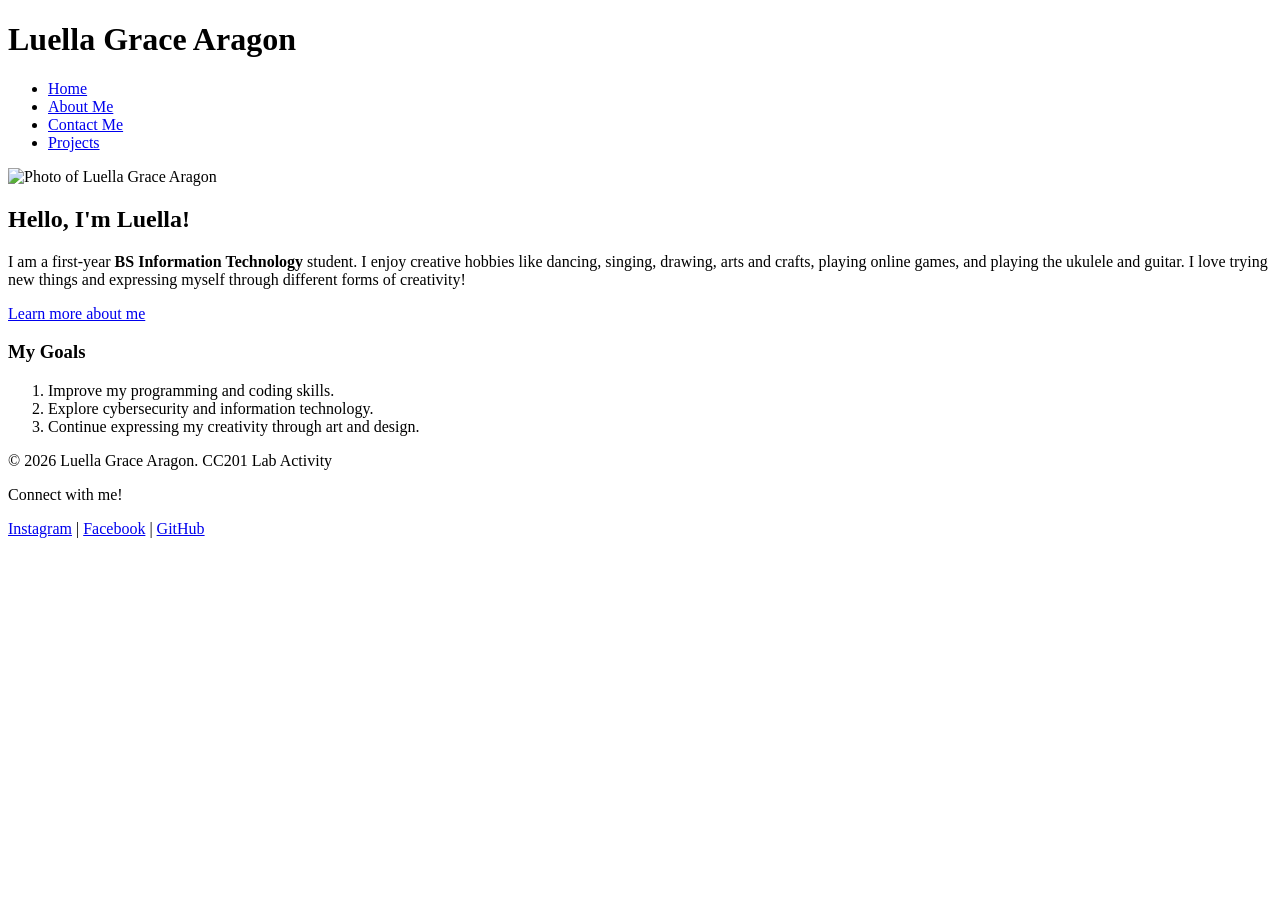
==== index.html @ a01e7d3b "Add files via upload" ====
<!DOCTYPE html>
<html lang="en">
<head>
    <meta charset="UTF-8"
    <meta name="viewport" content="width=device-width, initial-scale=0.1">
    <title>Luella Grace Aragon | Home</title>
    <link rel="stylesheet" href="css/styles.css">
    <link href="https://fonts.googleapis.com/css2?family=Montserrat:wght@400;500;600;700&display=swap" rel="stylesheet">
</head>
<body>
    <header>
        <h1>Luella Grace Aragon</h1>
        <nav>
        <ul>
            <li><a href="index.html">Home</a></li>
            <li><a href="about.html">About Me</a></li>
            <li><a href="contact.html">Contact Me</a></li>
            <li><a href="projects.html">Projects</a></li>
        </ul>
        </nav>
    </header>
    <main>
        <section class="intro">
        <img src="images/profile.jpg" alt="Photo of Luella Grace Aragon">
        <div>
            <h2>Hello, I'm Luella!</h2>
            <p class="student-intro">I am a first-year <strong>BS Information Technology</strong>
                student. I enjoy creative hobbies like dancing, singing, drawing,
                arts and crafts, playing online games, and playing the ukulele and guitar. I love trying new 
                things and expressing myself through different forms of creativity!</p>
                <a href="about.html" class="button">Learn more about me</a>
         </div>
        </section>
    <section>
        <h3>My Goals</h3>
        <ol>
            <li>Improve my programming and coding skills.</li>
            <li>Explore cybersecurity and information technology.</li>
            <li>Continue expressing my creativity through art and design.</li>
        </ol>
    </section>
    </main>
    <footer>
        <p>&copy; 2026 Luella Grace Aragon. CC201 Lab Activity</p>
        <p>Connect with me!</p>
            <a href="https://www.instagram.com/" target="_blank" rel="noopener noreferrer">Instagram</a> |
            <a href="https://www.facebook.com/" target="_blank" rel="noopener noreferrer">Facebook</a> |
            <a href="https://github.com/" target="_blank" rel="noopener noreferrer">GitHub</a>
    </footer>
</body>
</html>
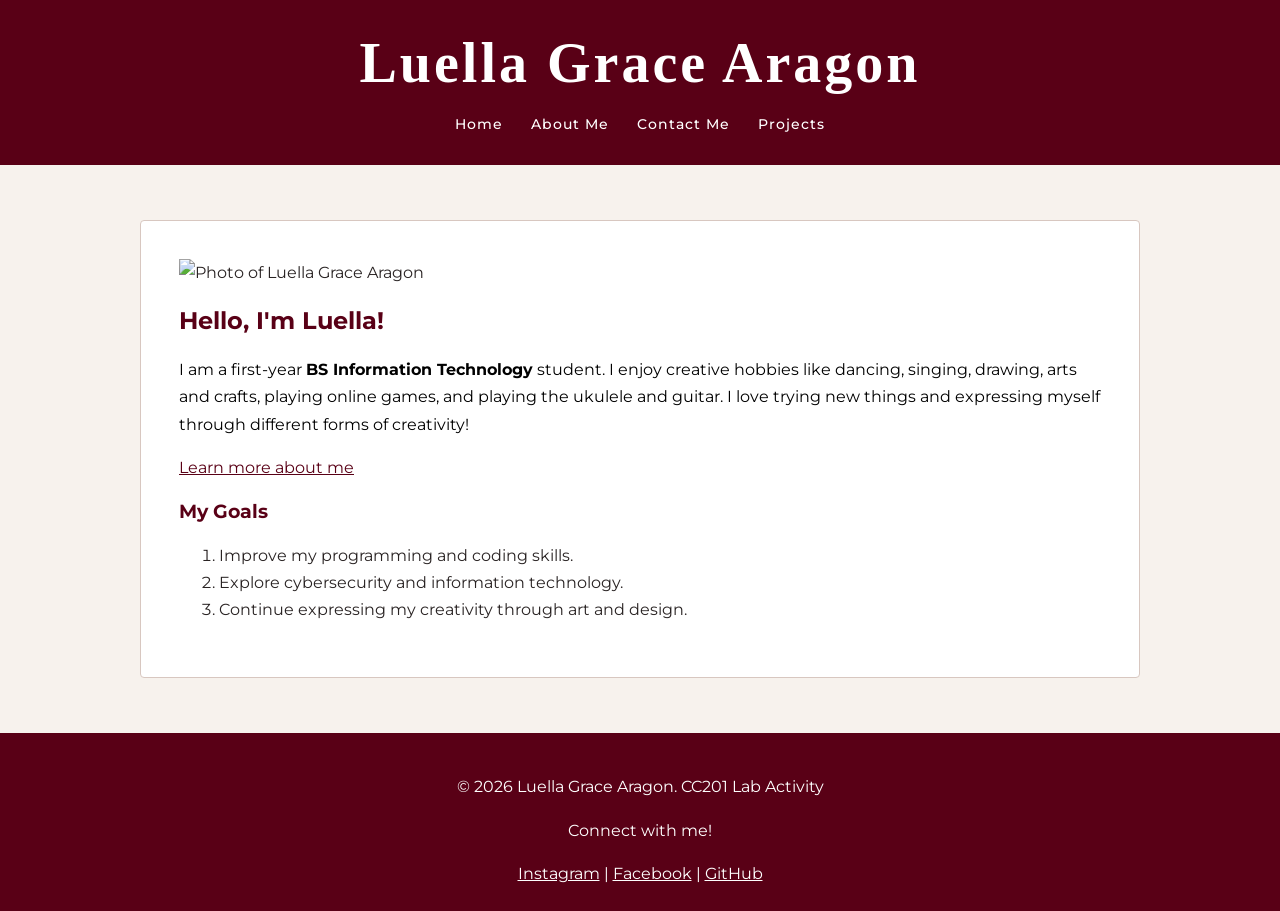
==== commit 52357906: "Update index.html" ====
--- a/index.html
+++ b/index.html
@@ -4,7 +4,7 @@
     <meta charset="UTF-8"
     <meta name="viewport" content="width=device-width, initial-scale=0.1">
     <title>Luella Grace Aragon | Home</title>
-    <link rel="stylesheet" href="css/styles.css">
+    <link rel="stylesheet" href="styles.css">
     <link href="https://fonts.googleapis.com/css2?family=Montserrat:wght@400;500;600;700&display=swap" rel="stylesheet">
 </head>
 <body>
@@ -48,4 +48,4 @@
             <a href="https://github.com/" target="_blank" rel="noopener noreferrer">GitHub</a>
     </footer>
 </body>
-</html>+</html>
--- a/styles.css
+++ b/styles.css
@@ -0,0 +1,228 @@
+
+/* ===== Color palette ===== */
+:root {
+    --burgundy: #590016;
+    --ivory: #F7F2ED;
+    --taupe: #D8C7C0;
+    --charcoal: #292323;
+    --white: #FFFFFF;
+}
+
+/* ===== Whole page ===== */
+* {
+    box-sizing: border-box;
+}
+
+html {
+    scroll-behavior: smooth;
+}
+
+body {
+    margin: 0;
+    font-family: 'Montserrat', sans-serif;
+    background-color: var(--ivory);
+    color: var(--charcoal);
+    line-height: 1.7;
+}
+
+/* ===== Header and navigation ===== */
+header {
+    background-color: var(--burgundy);
+    color: var(--white);
+    padding: 28px 8%;
+}
+
+nav {
+    margin-top: 12px;
+}
+
+nav ul {
+    list-style: none;
+    margin: 0;
+    padding: 0;
+
+    display: flex;
+    justify-content: center;
+    align-items: center;
+    gap: 28px;
+    flex-wrap: wrap;
+}
+
+nav li {
+    list-style: none;
+}
+
+nav a {
+    color: var(--white);
+    text-decoration: none;
+    font-family: 'Montserrat', sans-serif;
+    font-size: 0.85rem;
+    font-weight: 500;
+    letter-spacing: 1px;
+    transition: opacity 0.3s ease;
+}
+
+nav a:hover {
+    opacity: 0.7;
+}
+
+/* ===== Name in header ===== */
+header h1 {
+    font-family: 'Playfair Display SC', serif;
+    color: var(--white);
+    text-align: center;
+    font-size: clamp(2rem, 5vw, 3.5rem);
+    letter-spacing: 3px;
+    margin: 0;
+}
+
+/* ===== Main content ===== */
+main {
+    max-width: 1000px;
+    width: 88%;
+    margin: 55px auto;
+    padding: 38px;
+    background-color: var(--white);
+    border: 1px solid var(--taupe);
+    border-radius: 4px;
+}
+
+/* ===== Headings ===== */
+h1, h2, h3 {
+    color: var(--burgundy);
+    font-family: 'Montserrat', sans-serif;
+    line-height: 1.25;
+}
+
+h1 {
+    font-size: clamp(2rem, 5vw, 3.5rem);
+}
+
+/* ===== Links and buttons ===== */
+a {
+    color: var(--burgundy);
+}
+
+button {
+    background-color: var(--burgundy);
+    color: var(--white);
+    border: 1px solid var(--burgundy);
+    padding: 12px 22px;
+    font-size: 1rem;
+    font-family: 'Montserrat', sans-serif;
+    cursor: pointer;
+    transition: background-color 0.3s ease;
+}
+
+button:hover {
+    background-color: #780021;
+}
+
+/* ===== Forms ===== */
+input, textarea {
+    width: 100%;
+    padding: 12px;
+    margin: 6px 0 18px;
+    border: 1px solid var(--taupe);
+    border-radius: 3px;
+    font-family: 'Montserrat', sans-serif;
+}
+
+input:focus, textarea:focus {
+    outline: 2px solid var(--burgundy);
+    outline-offset: 2px;
+}
+
+/* ===== Images ===== */
+img {
+    max-width: 100%;
+    height: auto;
+}
+
+/* ===== Footer ===== */
+footer {
+    background-color: var(--burgundy);
+    color: var(--white);
+    text-align: center;
+    padding: 24px;
+}
+
+footer a {
+    color: var(--white);
+}
+
+/* ===== Responsive layout ===== */
+@media (max-width: 600px) {
+    header {
+        padding: 24px 5%;
+    }
+
+    nav {
+        gap: 16px;
+    }
+
+    main {
+        width: 92%;
+        margin: 28px auto;
+        padding: 22px;
+    }
+}
+
+/* ===== Skills table ===== */
+table {
+    width: 100%;
+    border-collapse: collapse;
+    margin: 24px 0;
+    background-color: var(--white);
+    color: var(--charcoal);
+}
+
+th, td {
+    border: 1px solid var(--taupe);
+    padding: 14px 18px;
+    text-align: left;
+}
+
+th {
+    background-color: var(--burgundy);
+    color: var(--white);
+    font-family: 'Montserrat', sans-serif;
+    font-weight: bold;
+}
+
+tbody tr:nth-child(even) {
+    background-color: var(--ivory);
+}
+
+tbody tr:hover {
+    background-color: #F0E3E5;
+}
+
+.dance-caption {
+    color: #590016;
+    font-family: 'Times New Roman', serif;
+    font-style: italic;
+}
+
+/* ===== Dancing picture caption ===== */
+.dance-caption {
+    color: #590016;
+    font-family: 'Times New Roman', serif;
+    font-style: italic;
+    text-align: center;
+}
+
+/* ===== Homepage student introduction ===== */
+.student-intro {
+    font-family: 'Montserrat', sans-serif;
+    color: #000000;
+}
+
+.photo {
+    transition: transform 0.3s ease, opacity 0.3s ease;
+}
+
+.photo:hover {
+    opacity: 0.8;
+    transform: scale(1.05);
+}
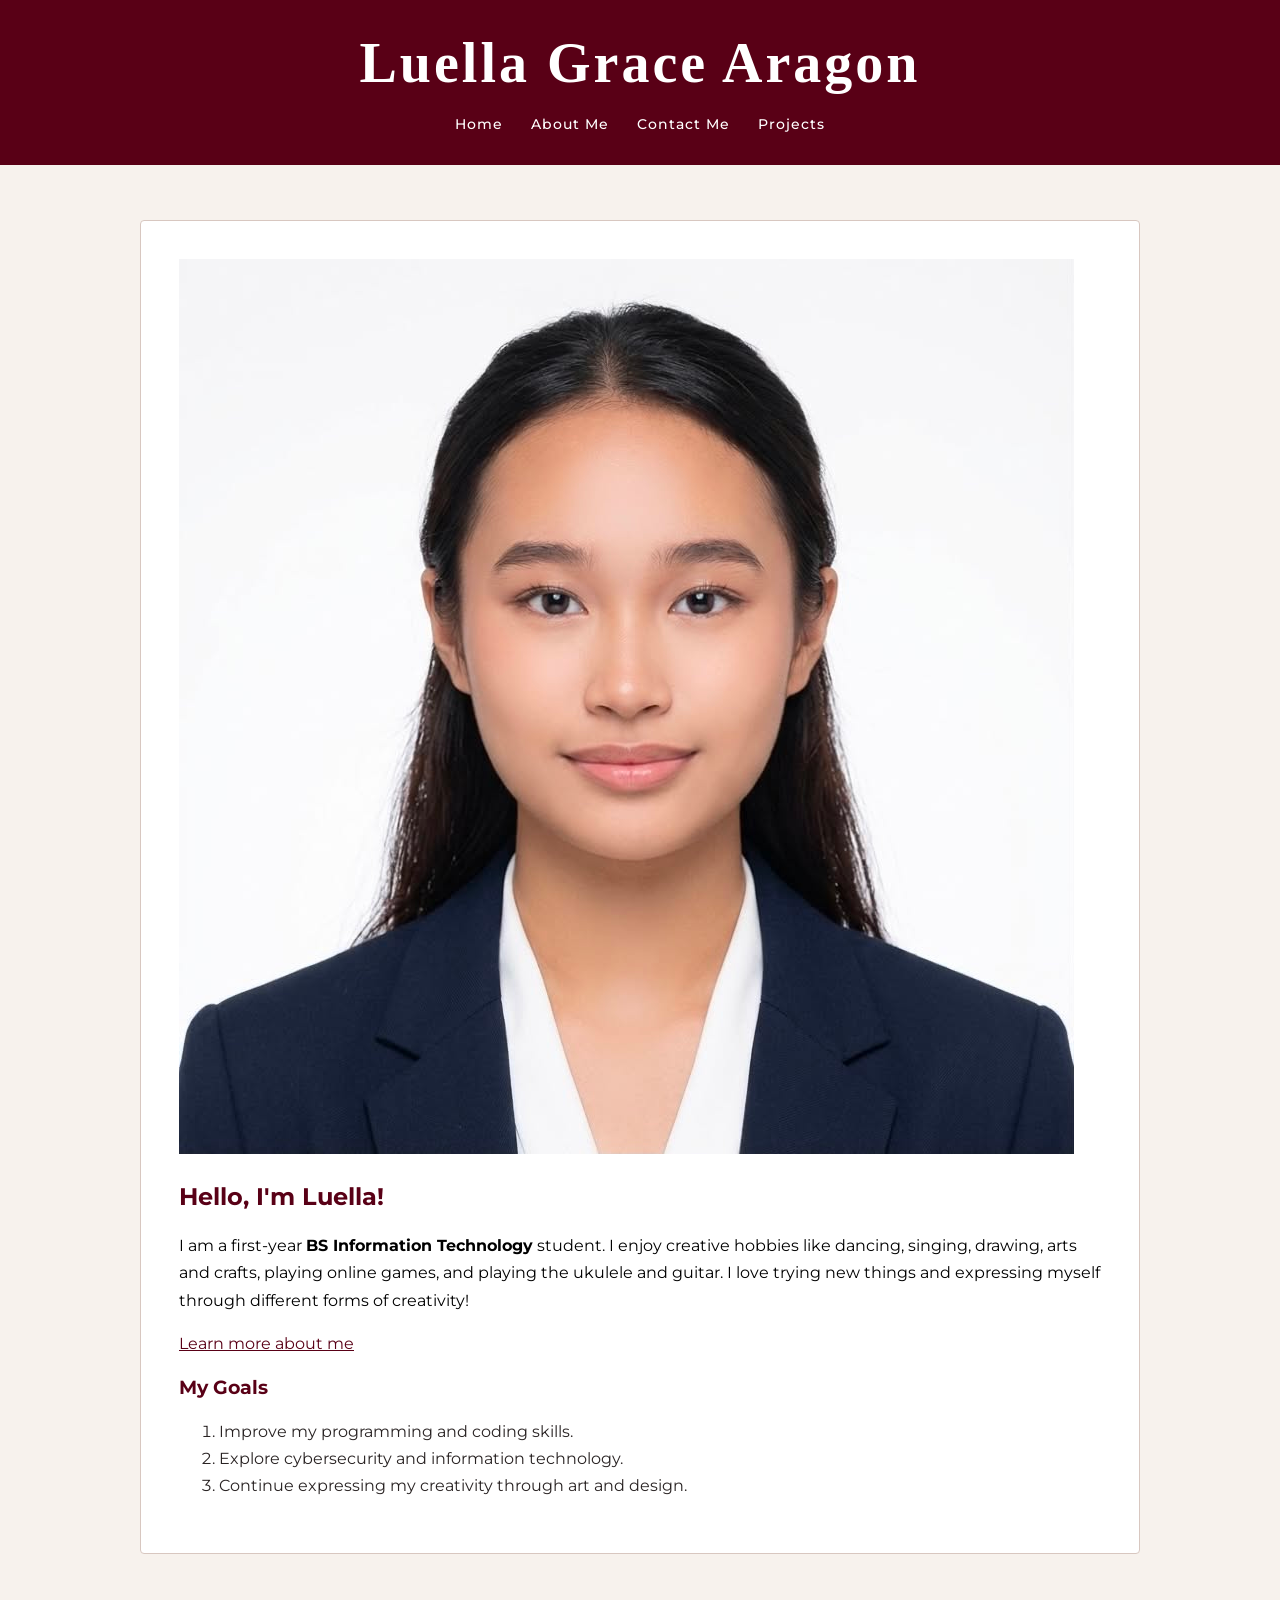
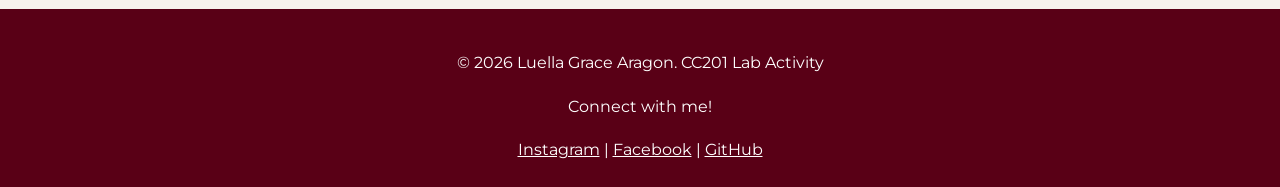
==== commit 2ea9491d: "Update index.html" ====
--- a/index.html
+++ b/index.html
@@ -1,7 +1,7 @@
 <!DOCTYPE html>
 <html lang="en">
 <head>
-    <meta charset="UTF-8"
+    <meta charset="UTF-8">
     <meta name="viewport" content="width=device-width, initial-scale=0.1">
     <title>Luella Grace Aragon | Home</title>
     <link rel="stylesheet" href="styles.css">
@@ -21,7 +21,7 @@
     </header>
     <main>
         <section class="intro">
-        <img src="images/profile.jpg" alt="Photo of Luella Grace Aragon">
+        <img src="./profile.jpg" alt="Photo of Luella Grace Aragon">
         <div>
             <h2>Hello, I'm Luella!</h2>
             <p class="student-intro">I am a first-year <strong>BS Information Technology</strong>
--- a/styles.css
+++ b/styles.css
@@ -1,4 +1,3 @@
-
 /* ===== Color palette ===== */
 :root {
     --burgundy: #590016;
@@ -225,4 +224,4 @@
 .photo:hover {
     opacity: 0.8;
     transform: scale(1.05);
-}+}
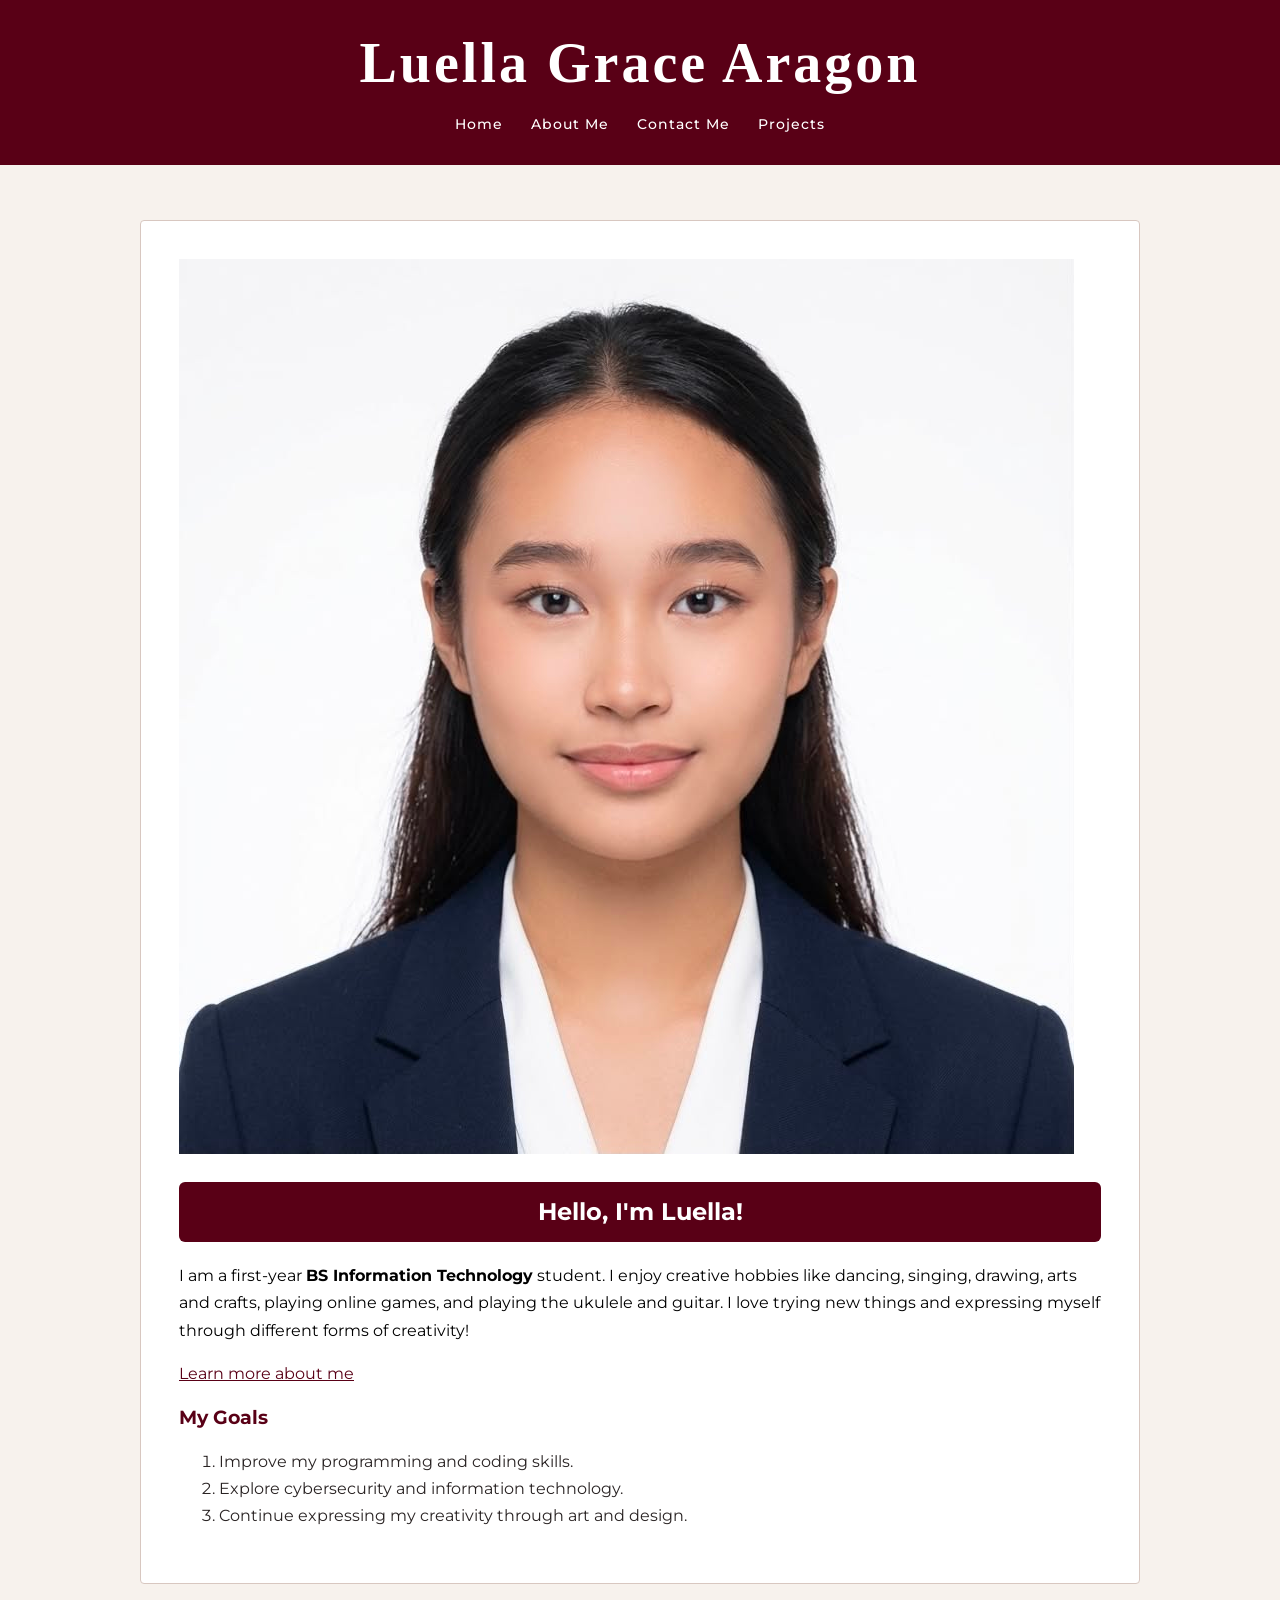
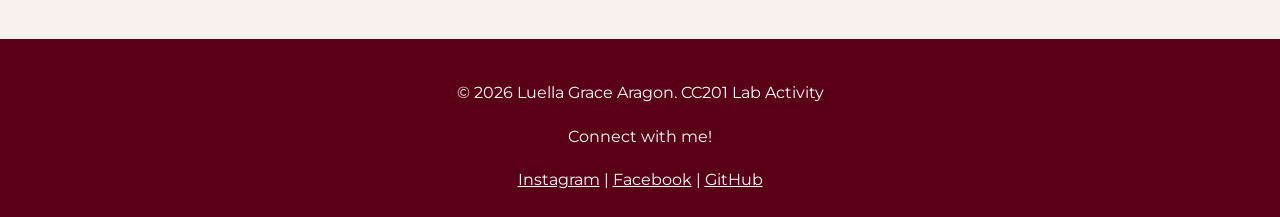
==== commit cc1135b8: "Update index.html" ====
--- a/index.html
+++ b/index.html
@@ -2,7 +2,7 @@
 <html lang="en">
 <head>
     <meta charset="UTF-8">
-    <meta name="viewport" content="width=device-width, initial-scale=0.1">
+    <meta name="viewport" content="width=device-width, initial-scale=1.0">
     <title>Luella Grace Aragon | Home</title>
     <link rel="stylesheet" href="styles.css">
     <link href="https://fonts.googleapis.com/css2?family=Montserrat:wght@400;500;600;700&display=swap" rel="stylesheet">
@@ -21,7 +21,7 @@
     </header>
     <main>
         <section class="intro">
-        <img src="./profile.jpg" alt="Photo of Luella Grace Aragon">
+        <img src="./profile.jpg" alt="My profile picture">
         <div>
             <h2>Hello, I'm Luella!</h2>
             <p class="student-intro">I am a first-year <strong>BS Information Technology</strong>
@@ -43,9 +43,9 @@
     <footer>
         <p>&copy; 2026 Luella Grace Aragon. CC201 Lab Activity</p>
         <p>Connect with me!</p>
-            <a href="https://www.instagram.com/" target="_blank" rel="noopener noreferrer">Instagram</a> |
-            <a href="https://www.facebook.com/" target="_blank" rel="noopener noreferrer">Facebook</a> |
-            <a href="https://github.com/" target="_blank" rel="noopener noreferrer">GitHub</a>
+            <a href="https://www.instagram.com/luluelliee/" target="_blank" rel="noopener noreferrer">Instagram</a> |
+            <a href="https://www.facebook.com/luella.aragon/" target="_blank" rel="noopener noreferrer">Facebook</a> |
+            <a href="https://github.com/Luella111/" target="_blank" rel="noopener noreferrer">GitHub</a>    
     </footer>
 </body>
 </html>
--- a/styles.css
+++ b/styles.css
@@ -225,3 +225,66 @@
     opacity: 0.8;
     transform: scale(1.05);
 }
+
+main h2 {
+    background-color: #590016 !important;
+    color: #FFFFFF !important;
+    padding: 15px 20px;
+    border-radius: 6px;
+    text-align: center;
+}
+
+/* ===== Mobile-friendly layout ===== */
+@media (max-width: 600px) {
+    body {
+        font-size: 15px;
+    }
+
+    header {
+        padding: 24px 5%;
+    }
+
+    header h1 {
+        font-size: 2rem;
+        letter-spacing: 1px;
+    }
+
+    nav ul {
+        gap: 12px;
+    }
+
+    nav a {
+        font-size: 0.75rem;
+        letter-spacing: 0.5px;
+    }
+
+    main {
+        width: 94%;
+        margin: 20px auto;
+        padding: 18px;
+    }
+
+    main h2 {
+        font-size: 1.4rem;
+        padding: 12px;
+    }
+
+    img {
+        max-width: 100%;
+        height: auto;
+    }
+
+    table {
+        font-size: 0.8rem;
+    }
+
+    th, td {
+        padding: 8px 6px;
+        overflow-wrap: anywhere;
+    }
+
+    footer {
+        padding: 20px 12px;
+        overflow-wrap: anywhere;
+    }
+}
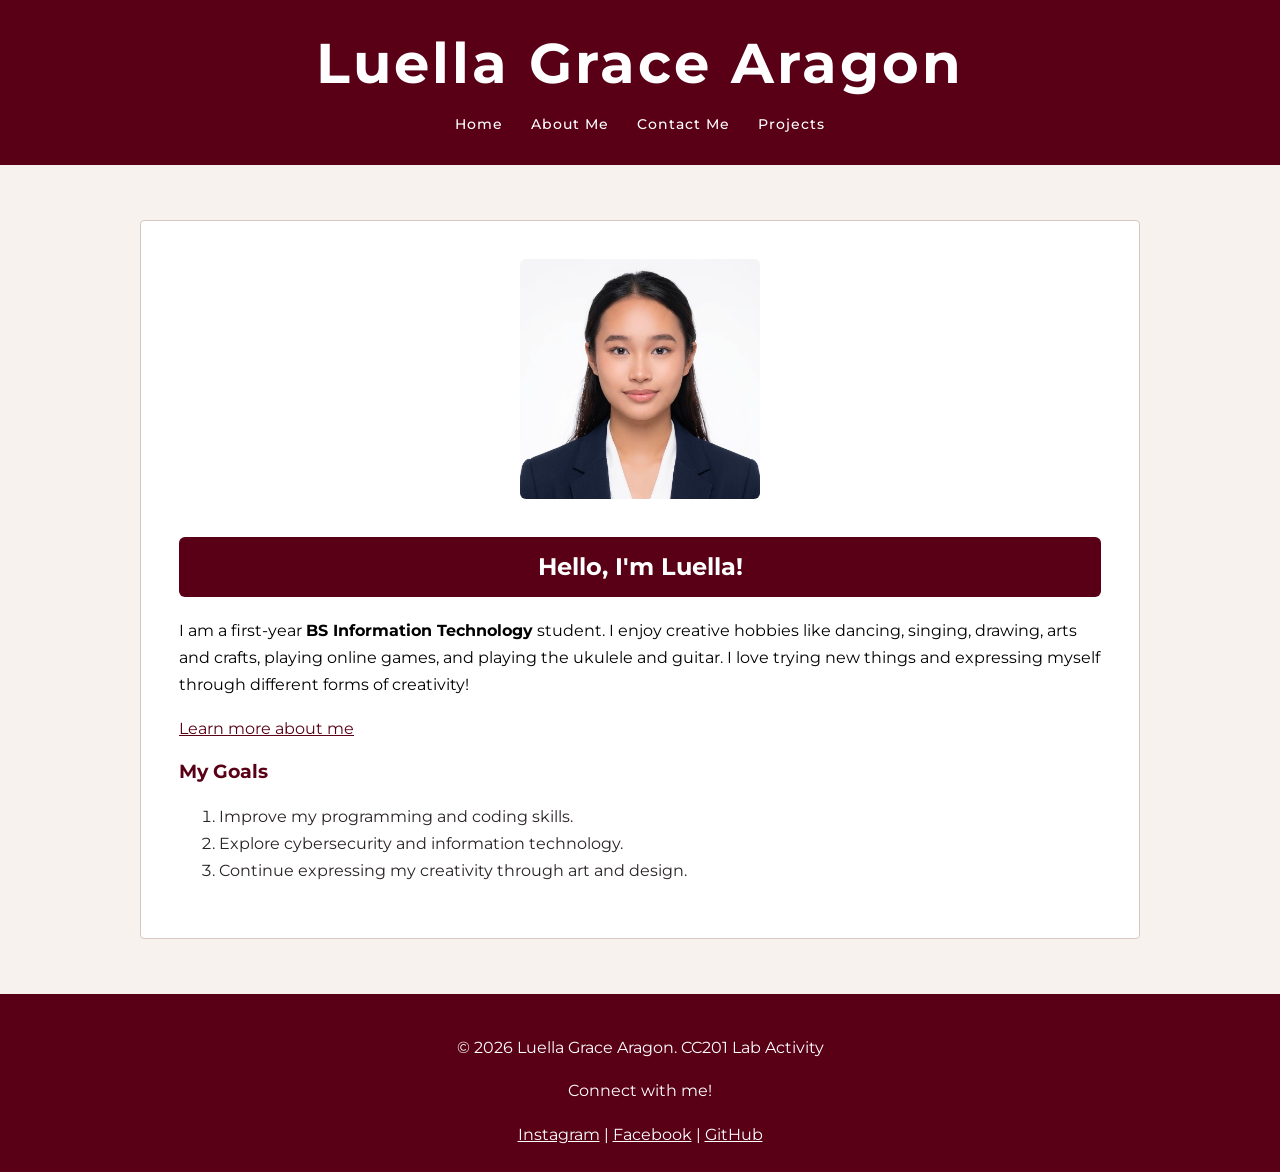
==== commit 04cb85ea: "Update index.html" ====
--- a/index.html
+++ b/index.html
@@ -21,7 +21,7 @@
     </header>
     <main>
         <section class="intro">
-        <img src="./profile.jpg" alt="My profile picture">
+        <img src="./profile.jpg" alt="My profile picture" class="photo">
         <div>
             <h2>Hello, I'm Luella!</h2>
             <p class="student-intro">I am a first-year <strong>BS Information Technology</strong>
--- a/styles.css
+++ b/styles.css
@@ -67,7 +67,7 @@
 
 /* ===== Name in header ===== */
 header h1 {
-    font-family: 'Playfair Display SC', serif;
+    font-family: 'Montserrat', sans-serif;
     color: var(--white);
     text-align: center;
     font-size: clamp(2rem, 5vw, 3.5rem);
@@ -199,7 +199,7 @@
 
 .dance-caption {
     color: #590016;
-    font-family: 'Times New Roman', serif;
+    font-family: 'Montserrat', sans-serif;
     font-style: italic;
 }
 
@@ -287,4 +287,152 @@
         padding: 20px 12px;
         overflow-wrap: anywhere;
     }
-}
+    form {
+    width: 100%;
+    min-width: 0;
+    }
+
+    input, textarea {
+    display: block;
+    width: 100%;
+    min-width: 0;
+    }
+
+    button {
+    max-width: 100%;
+    white-space: normal;
+    }
+}
+
+/* Prevent mobile pages from overflowing */
+html {
+    width: 100%;
+    max-width: 100%;
+}
+
+body {
+    width: 100%;
+    max-width: 100%;
+    margin: 0;
+}
+
+main, header, footer {
+    min-width: 0;
+}
+
+form, input, textarea, button {
+    max-width: 100%;
+}
+
+img {
+    max-width: 100%;
+    height: auto;
+}
+
+
+/* ===== Home page introduction ===== */
+@media (max-width: 600px) {
+    .intro {
+        flex-direction: column;
+        align-items: center;
+        gap: 18px;
+    }
+
+    .intro img {
+        width: 200px;
+    }
+
+    .intro > div {
+        width: 100%;
+    }
+
+    .intro h2 {
+        font-size: 1.5rem;
+        overflow-wrap: break-word;
+    }
+}
+
+/* ===== Home page on mobile ===== */
+@media (max-width: 600px) {
+    .intro {
+        flex-direction: column;
+        align-items: center;
+        gap: 18px;
+    }
+
+    .intro img {
+        width: 200px;
+    }
+
+    .intro > div {
+        width: 100%;
+    }
+
+    .intro h2 {
+        font-size: 1.5rem;
+        overflow-wrap: break-word;
+    }
+}
+
+/* Projects page header font */
+body.projects-page header h1 {
+    font-family: 'Montserrat', sans-serif;
+}
+
+/* ===== Home page introduction layout ===== */
+main .intro {
+    display: flex;
+    flex-direction: column;
+    align-items: center;
+    gap: 18px;
+}
+main .intro > img {
+    display: block;
+    width: 240px;
+    max-width: 100%;
+    height: auto;
+    flex: 0 1 auto;
+    object-fit: cover;
+    border-radius: 6px;
+}
+main .intro > div {
+    flex: 1;
+    min-width: 0;
+}
+
+/* Mobile layout */
+@media (max-width: 600px) {
+    main .intro {
+        flex-direction: column;
+        align-items: center;
+        gap: 18px;
+    }
+
+    main .intro > img {
+        width: 200px;
+        max-width: 100%;
+        flex: 0 1 auto;
+    }
+
+    main .intro > div {
+        width: 100%;
+    }
+}
+
+
+/* Stack the picture and text on smaller screens */
+@media (max-width: 600px) {
+    main .intro {
+        flex-direction: column;
+        align-items: center;
+    }
+
+    main .intro img {
+        width: 200px;
+        max-width: 100%;
+    }
+
+    main .intro > div {
+        width: 100%;
+    }
+}
